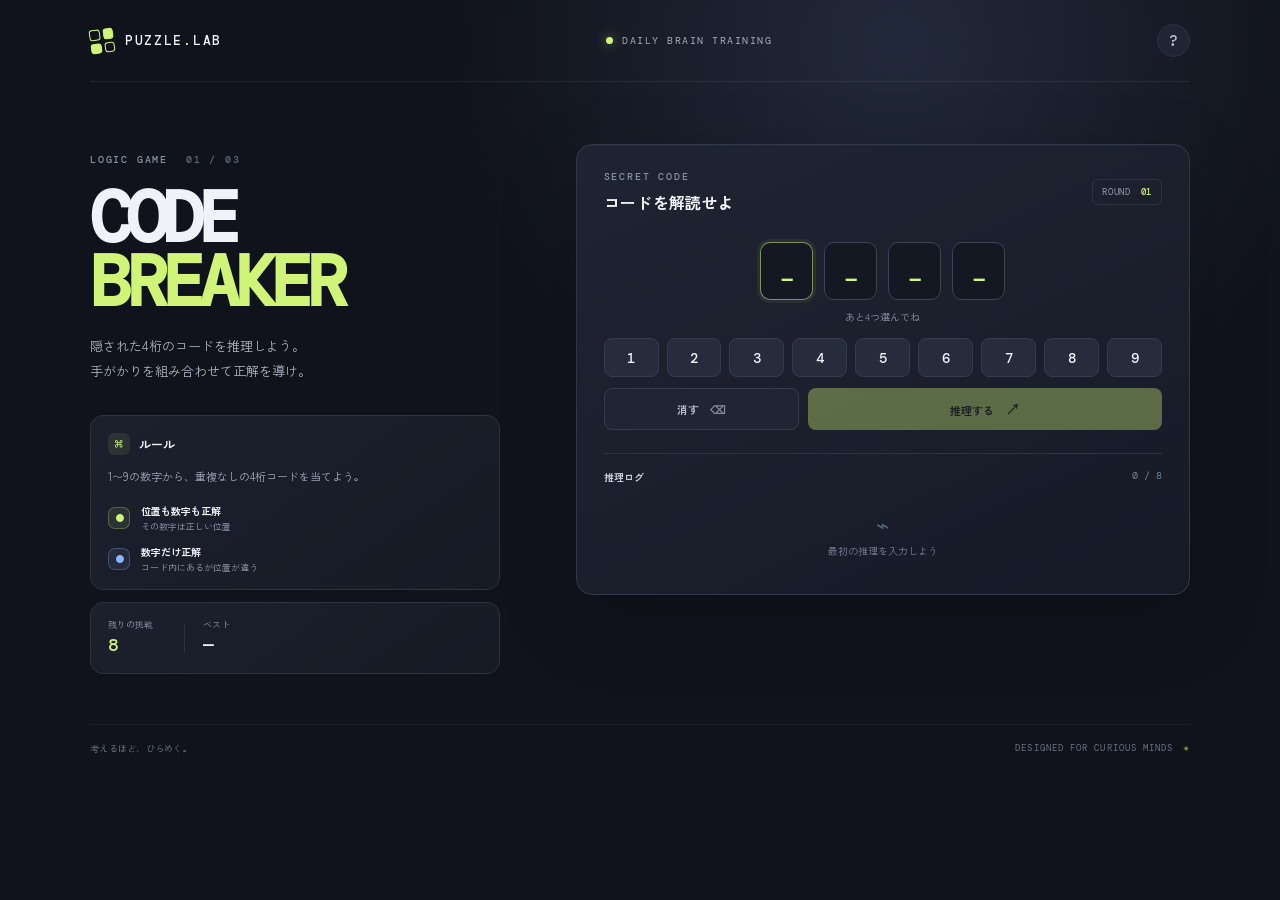
==== index.html @ a563fa3c "スマホ対応ゲームを追加" ====
<!doctype html>
<html lang="ja">
<head>
  <meta charset="UTF-8" />
  <meta name="viewport" content="width=device-width, initial-scale=1.0" />
  <meta name="theme-color" content="#10131c" />
  <meta name="apple-mobile-web-app-capable" content="yes" />
  <meta name="apple-mobile-web-app-status-bar-style" content="black-translucent" />
  <meta name="apple-mobile-web-app-title" content="CODE BREAKER" />
  <link rel="manifest" href="manifest.webmanifest" />
  <link rel="icon" href="icon.svg" type="image/svg+xml" />
  <link rel="apple-touch-icon" href="icon.svg" />
  <title>CODE BREAKER — 数字推理ゲーム</title>
  <link rel="preconnect" href="https://fonts.googleapis.com" />
  <link rel="preconnect" href="https://fonts.gstatic.com" crossorigin />
  <link href="https://fonts.googleapis.com/css2?family=DM+Mono:wght@400;500&family=Zen+Kaku+Gothic+New:wght@400;500;600;700;800&display=swap" rel="stylesheet" />
  <link rel="stylesheet" href="style.css" />
</head>
<body>
  <main class="shell">
    <header class="topbar">
      <a class="brand" href="#" aria-label="Code Breaker ホーム">
        <span class="brand-mark"><i></i><i></i><i></i><i></i></span>
        <span>PUZZLE<span class="brand-dot">.</span>LAB</span>
      </a>
      <div class="top-meta"><span class="live-dot"></span> DAILY BRAIN TRAINING</div>
      <button class="icon-button" id="help-button" aria-label="遊び方">?</button>
    </header>

    <section class="game-layout">
      <aside class="intro">
        <p class="eyebrow">LOGIC GAME <span>01 / 03</span></p>
        <h1>CODE<br /><em>BREAKER</em></h1>
        <p class="intro-copy">隠された4桁のコードを推理しよう。<br />手がかりを組み合わせて正解を導け。</p>
        <div class="rule-card">
          <div class="rule-title"><span class="rule-icon">⌘</span> ルール</div>
          <p>1〜9の数字から、重複なしの4桁コードを当てよう。</p>
          <div class="legend-row"><span class="legend-chip exact">●</span><span><b>位置も数字も正解</b><small>その数字は正しい位置</small></span></div>
          <div class="legend-row"><span class="legend-chip exists">●</span><span><b>数字だけ正解</b><small>コード内にあるが位置が違う</small></span></div>
        </div>
        <div class="stats-card">
          <div><small>残りの挑戦</small><strong id="tries-left">8</strong></div>
          <div class="stats-divider"></div>
          <div><small>ベスト</small><strong id="best-score">—</strong></div>
        </div>
      </aside>

      <section class="board-card" aria-label="数字推理ゲーム">
        <div class="board-head">
          <div><p class="eyebrow">SECRET CODE</p><h2>コードを解読せよ</h2></div>
          <span class="round-tag">ROUND <b id="round-number">01</b></span>
        </div>

        <div class="code-display" aria-label="入力中のコード">
          <div class="code-slot active" data-slot="0"><span>_</span></div>
          <div class="code-slot" data-slot="1"><span>_</span></div>
          <div class="code-slot" data-slot="2"><span>_</span></div>
          <div class="code-slot" data-slot="3"><span>_</span></div>
        </div>
        <p class="input-hint" id="input-hint">数字を選んでコードを入力</p>

        <div class="keypad" aria-label="数字キー">
          <button class="number-key" data-number="1">1</button>
          <button class="number-key" data-number="2">2</button>
          <button class="number-key" data-number="3">3</button>
          <button class="number-key" data-number="4">4</button>
          <button class="number-key" data-number="5">5</button>
          <button class="number-key" data-number="6">6</button>
          <button class="number-key" data-number="7">7</button>
          <button class="number-key" data-number="8">8</button>
          <button class="number-key" data-number="9">9</button>
        </div>
        <div class="action-row">
          <button class="clear-button" id="clear-button">消す <span>⌫</span></button>
          <button class="submit-button" id="submit-button" disabled>推理する <span>↗</span></button>
        </div>

        <div class="history-head"><span>推理ログ</span><span id="history-count">0 / 8</span></div>
        <div class="history-list" id="history-list" aria-live="polite">
          <div class="empty-state"><span class="empty-icon">⌁</span><span>最初の推理を入力しよう</span></div>
        </div>
      </section>
    </section>

    <footer><span>考えるほど、ひらめく。</span><span class="footer-right">DESIGNED FOR CURIOUS MINDS <b>✳</b></span></footer>
  </main>

  <div class="modal-backdrop hidden" id="modal" role="dialog" aria-modal="true" aria-labelledby="modal-title">
    <div class="modal-card">
      <button class="modal-close" id="modal-close" aria-label="閉じる">×</button>
      <div class="modal-symbol" id="modal-symbol">✦</div>
      <p class="eyebrow" id="modal-kicker">NICE WORK</p>
      <h2 id="modal-title">コード解読成功！</h2>
      <p id="modal-message">見事な推理！</p>
      <div class="solution-code" id="solution-code"></div>
      <button class="submit-button modal-action" id="new-game-button">もう一度遊ぶ <span>↗</span></button>
    </div>
  </div>
  <div class="toast" id="toast" role="status"></div>
  <script src="game.js"></script>
  <script>if ("serviceWorker" in navigator) window.addEventListener("load", () => navigator.serviceWorker.register("./sw.js"));</script>
</body>
</html>
---- style.css ----
:root {
  color-scheme: dark;
  --bg: #10131c;
  --panel: #191d29;
  --panel-soft: #202533;
  --line: #2c3242;
  --text: #f1f2f7;
  --muted: #9299aa;
  --lime: #d0f477;
  --pink: #ff8f9b;
  --blue: #8db4ff;
}
* { box-sizing: border-box; }
body { margin: 0; min-height: 100vh; background: radial-gradient(ellipse at 70% 5%, #22293a 0, transparent 35%), var(--bg); color: var(--text); font-family: "Zen Kaku Gothic New", sans-serif; }
button { font: inherit; color: inherit; cursor: pointer; }
.shell { width: min(1100px, calc(100% - 48px)); margin: 0 auto; }
.topbar { height: 82px; display:flex; align-items:center; justify-content:space-between; border-bottom:1px solid rgba(255,255,255,.07); }
.brand { color:var(--text); text-decoration:none; display:flex; align-items:center; gap:11px; font:500 13px "DM Mono", monospace; letter-spacing:.13em; }
.brand-dot { color:var(--lime); }
.brand-mark { width:24px; height:24px; display:grid; grid-template-columns:1fr 1fr; gap:3px; transform:rotate(-8deg); }
.brand-mark i { display:block; border:1.5px solid var(--lime); border-radius:3px; }
.brand-mark i:nth-child(2), .brand-mark i:nth-child(3) { background:var(--lime); }
.top-meta { color:#a5adbd; font:10px "DM Mono", monospace; letter-spacing:.15em; display:flex; align-items:center; gap:9px; }
.live-dot { width:7px; height:7px; border-radius:50%; background:var(--lime); box-shadow:0 0 12px #d0f47788; }
.icon-button { background:#202533; border:1px solid var(--line); border-radius:50%; width:33px; height:33px; font:500 15px "DM Mono", monospace; color:#bbc1cf; transition:.2s; }
.icon-button:hover { border-color:var(--lime); color:var(--lime); }
.game-layout { display:grid; grid-template-columns:minmax(270px, .8fr) minmax(480px, 1.2fr); gap:76px; padding:62px 0 50px; align-items:start; }
.intro { padding-top:9px; }
.eyebrow { margin:0; color:#8992a5; font:500 10px "DM Mono", monospace; letter-spacing:.18em; }
.intro .eyebrow span { margin-left:10px; color:#5f687b; }
h1 { font:800 clamp(48px,6vw,70px)/.91 "DM Mono", monospace; letter-spacing:-.085em; margin:21px 0 20px; }
h1 em { color:var(--lime); font-style:normal; }
.intro-copy { color:#abb1c0; line-height:1.9; font-size:13px; margin:0 0 31px; }
.rule-card, .stats-card { border:1px solid var(--line); border-radius:13px; background:linear-gradient(145deg,#1b202d,#171b26); }
.rule-card { padding:17px 17px 15px; }
.rule-title { display:flex; align-items:center; gap:9px; font-size:12px; font-weight:700; }
.rule-icon { display:grid; place-items:center; width:22px; height:22px; border-radius:6px; color:var(--lime); background:#d0f47718; font:14px "DM Mono",monospace; }
.rule-card>p { font-size:11px; color:#9da5b5; line-height:1.8; margin:12px 0 16px; }
.legend-row { display:flex; align-items:center; gap:11px; margin-top:11px; }
.legend-chip { width:22px; height:22px; border:1px solid; border-radius:7px; display:grid; place-items:center; font-size:9px; }
.legend-chip.exact { color:var(--lime); background:#d0f47717; border-color:#d0f47744; }
.legend-chip.exists { color:var(--blue); background:#8db4ff17; border-color:#8db4ff44; }
.legend-row b { display:block; font-size:10px; font-weight:600; }
.legend-row small { display:block; color:#858da0; font-size:9px; margin-top:2px; }
.stats-card { margin-top:12px; height:72px; display:flex; align-items:center; padding:0 17px; gap:18px; }
.stats-card>div:not(.stats-divider) { display:flex; flex-direction:column; gap:2px; min-width:58px; }
.stats-card small { font-size:9px; color:#858da0; }
.stats-card strong { font:500 18px "DM Mono",monospace; color:var(--lime); }
.stats-card>div:last-child strong { color:var(--text); }
.stats-divider { width:1px; height:30px; background:var(--line); }
.board-card { padding:25px 27px 23px; border:1px solid #303749; border-radius:16px; background:linear-gradient(155deg,rgba(31,36,51,.96),rgba(23,27,39,.98)); box-shadow:0 25px 80px #0003, inset 0 1px #ffffff08; }
.board-head { display:flex; align-items:center; justify-content:space-between; }
.board-head h2 { margin:7px 0 0; font-size:16px; font-weight:700; letter-spacing:.02em; }
.round-tag { border:1px solid var(--line); color:#939bac; border-radius:6px; padding:6px 9px; font:9px "DM Mono",monospace; letter-spacing:.08em; }
.round-tag b { color:var(--lime); font-weight:500; margin-left:4px; }
.code-display { display:flex; justify-content:center; gap:11px; margin:28px auto 0; }
.code-slot { width:53px; height:58px; border:1px solid #3a4254; background:#141823; display:grid; place-items:center; border-radius:10px; font:500 24px "DM Mono",monospace; color:var(--lime); transition:.16s; }
.code-slot.active { border-color:#d0f4778c; box-shadow:0 0 0 3px #d0f47710; }
.code-slot span { transform:translateY(-1px); }
.input-hint { height:17px; text-align:center; margin:9px 0 12px; color:#858da0; font-size:10px; }
.keypad { display:grid; grid-template-columns:repeat(9,1fr); gap:8px; }
.number-key { height:39px; background:#262c3b; border:1px solid #343b4c; border-radius:8px; font:500 14px "DM Mono",monospace; transition:transform .12s, background .12s, border-color .12s; }
.number-key:hover:not(:disabled) { border-color:var(--lime); background:#d0f47716; transform:translateY(-2px); }
.number-key:disabled { opacity:.3; cursor:default; }
.action-row { display:flex; gap:9px; margin-top:11px; }
.clear-button, .submit-button { height:42px; border-radius:8px; font-size:11px; font-weight:700; transition:.18s; }
.clear-button { width:35%; border:1px solid #343b4c; background:#202533; color:#b3bac8; }
.clear-button span { margin-left:8px; color:#81899b; }
.clear-button:hover { border-color:#677085; }
.submit-button { flex:1; border:0; background:var(--lime); color:#202615; box-shadow:0 5px 18px #d0f47720; }
.submit-button span { margin-left:8px; font-size:15px; }
.submit-button:hover:not(:disabled) { background:#dcff8a; transform:translateY(-1px); }
.submit-button:disabled { opacity:.36; cursor:default; box-shadow:none; }
.history-head { display:flex; justify-content:space-between; border-top:1px solid var(--line); margin-top:23px; padding-top:15px; color:#c7cbd5; font-size:10px; font-weight:700; }
.history-head span:last-child { color:#778094; font:10px "DM Mono",monospace; }
.history-list { max-height:250px; overflow:auto; padding-top:9px; }
.empty-state { color:#717a8d; display:flex; flex-direction:column; align-items:center; justify-content:center; min-height:78px; font-size:10px; gap:4px; }
.empty-icon { font-size:22px; color:#566075; }
.guess-row { display:grid; grid-template-columns:27px 1fr auto; align-items:center; gap:11px; min-height:45px; border-bottom:1px solid #ffffff0b; animation:appear .24s ease-out; }
.guess-index { color:#697287; font:10px "DM Mono",monospace; }
.guess-digits { display:flex; gap:5px; }
.guess-digit { width:26px; height:28px; border:1px solid #353d4f; background:#171b26; border-radius:6px; display:grid; place-items:center; color:#e8eaf0; font:12px "DM Mono",monospace; }
.feedback { display:flex; align-items:center; gap:5px; }
.feedback-count { display:flex; gap:3px; align-items:center; margin-right:4px; color:#aab1bf; font:10px "DM Mono",monospace; }
.feedback-count.exact { color:var(--lime); }
.feedback-count.exists { color:var(--blue); }
.feedback-count i { display:block; width:6px; height:6px; border-radius:50%; background:currentColor; }
.feedback-count b { font-weight:500; margin-left:1px; }
.toast { position:fixed; left:50%; bottom:25px; transform:translate(-50%,15px); opacity:0; pointer-events:none; background:#30384a; color:#fff; border:1px solid #485269; padding:10px 15px; border-radius:9px; font-size:11px; transition:.2s; box-shadow:0 10px 30px #0005; z-index:5; }
.toast.show { opacity:1; transform:translate(-50%,0); }
footer { display:flex; justify-content:space-between; padding:17px 0 24px; border-top:1px solid #ffffff0c; color:#687184; font-size:9px; letter-spacing:.03em; }
.footer-right { font:9px "DM Mono",monospace; letter-spacing:.12em; }
.footer-right b { color:var(--lime); margin-left:4px; }
.modal-backdrop { position:fixed; inset:0; background:#090b11c9; display:grid; place-items:center; padding:20px; z-index:10; backdrop-filter:blur(8px); }
.modal-backdrop.hidden { display:none; }
.modal-card { width:min(370px,100%); padding:32px; border:1px solid #394153; border-radius:17px; background:#1b202d; text-align:center; position:relative; box-shadow:0 25px 100px #0009; animation:pop .3s ease-out; }
.modal-close { position:absolute; right:14px; top:10px; border:0; background:none; color:#929aab; font-size:23px; }
.modal-symbol { color:var(--lime); font-size:29px; margin-bottom:9px; }
.modal-card h2 { font-size:21px; margin:9px 0; }
.modal-card>p:not(.eyebrow) { color:#a6adbc; font-size:12px; line-height:1.8; margin:0; }
.solution-code { display:flex; justify-content:center; gap:8px; margin:22px 0; }
.solution-code span { width:40px; height:43px; display:grid; place-items:center; border:1px solid #d0f4774d; color:var(--lime); background:#d0f47712; border-radius:8px; font:16px "DM Mono",monospace; }
.modal-action { width:100%; }
@keyframes appear { from { opacity:0; transform:translateY(6px); } to { opacity:1; transform:translateY(0); } }
@keyframes pop { from { opacity:0; transform:scale(.95) translateY(8px); } to { opacity:1; transform:scale(1) translateY(0); } }
@media(max-width:760px) { .shell{width:min(520px,calc(100% - 28px))}.topbar{height:65px}.top-meta{font-size:8px}.game-layout{grid-template-columns:1fr;gap:27px;padding:32px 0 28px}.intro{padding-top:0}.intro h1{font-size:52px;margin:13px 0}.intro-copy{margin-bottom:17px}.rule-card{padding:14px}.rule-card>p{margin:9px 0 12px}.stats-card{height:61px;margin-top:8px}.board-card{padding:21px 17px}.keypad{gap:6px}.number-key{height:38px}.code-slot{width:48px;height:53px}.footer-right{font-size:7px} }
@media(max-width:370px) { .board-card{padding:18px 12px}.keypad{gap:4px}.number-key{height:35px}.code-slot{width:44px} }
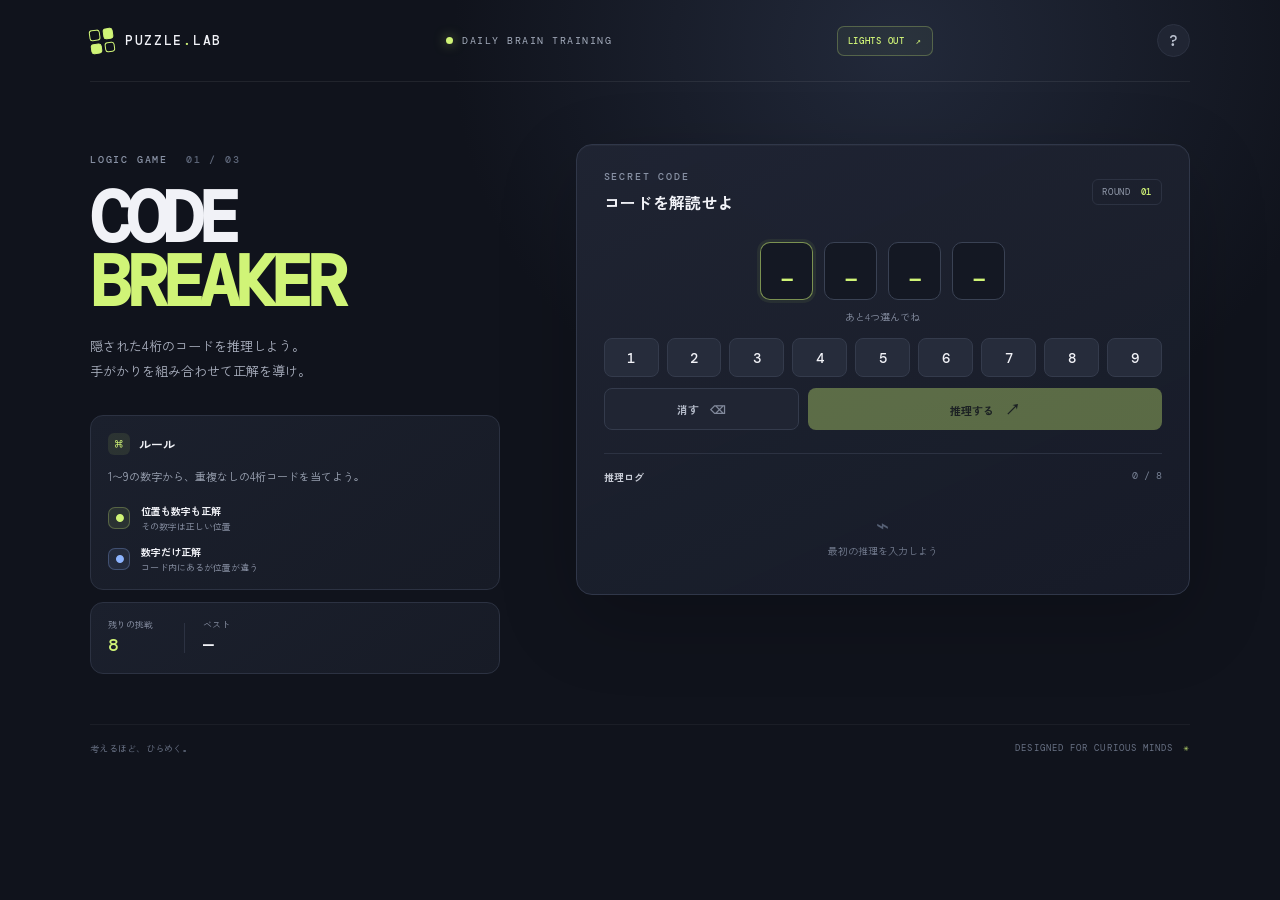
==== commit 6e863399: "LIGHTS OUT" ====
--- a/index.html
+++ b/index.html
@@ -24,6 +24,7 @@
         <span>PUZZLE<span class="brand-dot">.</span>LAB</span>
       </a>
       <div class="top-meta"><span class="live-dot"></span> DAILY BRAIN TRAINING</div>
+      <a class="mode-link" href="lights.html">LIGHTS OUT <span>↗</span></a>
       <button class="icon-button" id="help-button" aria-label="遊び方">?</button>
     </header>
 
--- a/style.css
+++ b/style.css
@@ -105,3 +105,26 @@
 @keyframes pop { from { opacity:0; transform:scale(.95) translateY(8px); } to { opacity:1; transform:scale(1) translateY(0); } }
 @media(max-width:760px) { .shell{width:min(520px,calc(100% - 28px))}.topbar{height:65px}.top-meta{font-size:8px}.game-layout{grid-template-columns:1fr;gap:27px;padding:32px 0 28px}.intro{padding-top:0}.intro h1{font-size:52px;margin:13px 0}.intro-copy{margin-bottom:17px}.rule-card{padding:14px}.rule-card>p{margin:9px 0 12px}.stats-card{height:61px;margin-top:8px}.board-card{padding:21px 17px}.keypad{gap:6px}.number-key{height:38px}.code-slot{width:48px;height:53px}.footer-right{font-size:7px} }
 @media(max-width:370px) { .board-card{padding:18px 12px}.keypad{gap:4px}.number-key{height:35px}.code-slot{width:44px} }
+
+
+/* Lights Out puzzle */
+.mode-link { color:var(--lime); text-decoration:none; border:1px solid #d0f47744; background:#d0f4770c; border-radius:7px; padding:8px 10px; font:500 9px "DM Mono",monospace; letter-spacing:.08em; white-space:nowrap; transition:.18s; }
+.mode-link span { margin-left:5px; }
+.mode-link:hover { background:#d0f4771d; border-color:#d0f47788; }
+.lights-title { font-size:clamp(52px,6vw,70px); }
+.lights-board { width:min(100%,390px); display:grid; grid-template-columns:repeat(5,1fr); gap:9px; margin:26px auto 16px; }
+.light-cell { aspect-ratio:1; padding:0; border:1px solid #333b4f; border-radius:13px; background:linear-gradient(145deg,#222737,#1a1e2b); box-shadow:inset 0 1px #ffffff08; transition:transform .13s,background .18s,border-color .18s,box-shadow .18s; touch-action:manipulation; }
+.light-cell:hover { transform:translateY(-2px); border-color:#768198; }
+.light-cell:focus-visible { outline:3px solid #fff; outline-offset:2px; }
+.light-cell.on { border-color:#e4ff9b; background:radial-gradient(circle at 50% 40%,#efffb3 0,#d0f477 42%,#9dc94f 100%); box-shadow:0 0 22px #d0f47755,inset 0 1px #ffffffaa; }
+.light-cell.on::after { content:""; display:block; width:18%; height:18%; margin:auto; border-radius:50%; background:#fff; box-shadow:0 0 12px #fff; }
+.puzzle-status { display:flex; align-items:center; justify-content:center; min-height:22px; color:#9199aa; font-size:11px; text-align:center; }
+.puzzle-actions { display:grid; grid-template-columns:1fr 1fr 1.3fr; gap:8px; margin-top:18px; }
+.puzzle-button { min-height:42px; border:1px solid #343b4c; border-radius:8px; background:#202533; color:#c6cbd5; font-size:10px; font-weight:700; transition:.18s; }
+.puzzle-button:hover:not(:disabled) { border-color:#738098; background:#282e3d; }
+.puzzle-button:disabled { opacity:.35; cursor:default; }
+.puzzle-button.primary { border:0; background:var(--lime); color:#202615; }
+.puzzle-button.primary:hover { background:#dcff8a; }
+.puzzle-tip { padding:11px 12px; border:1px solid #ffffff0d; border-radius:8px; color:#858da0; font-size:10px; line-height:1.7; margin-top:18px; }
+@media(max-width:760px) { .topbar{gap:8px}.top-meta{letter-spacing:.06em}.mode-link{font-size:8px;padding:7px}.lights-board{gap:7px;margin:21px auto 13px}.light-cell{border-radius:10px}.puzzle-actions{gap:6px}.puzzle-button{font-size:9px} }
+@media(max-width:370px) { .top-meta{display:none}.lights-board{gap:6px}.light-cell{border-radius:8px}.puzzle-actions{grid-template-columns:1fr 1fr}.puzzle-button.primary{grid-column:1/-1} }
